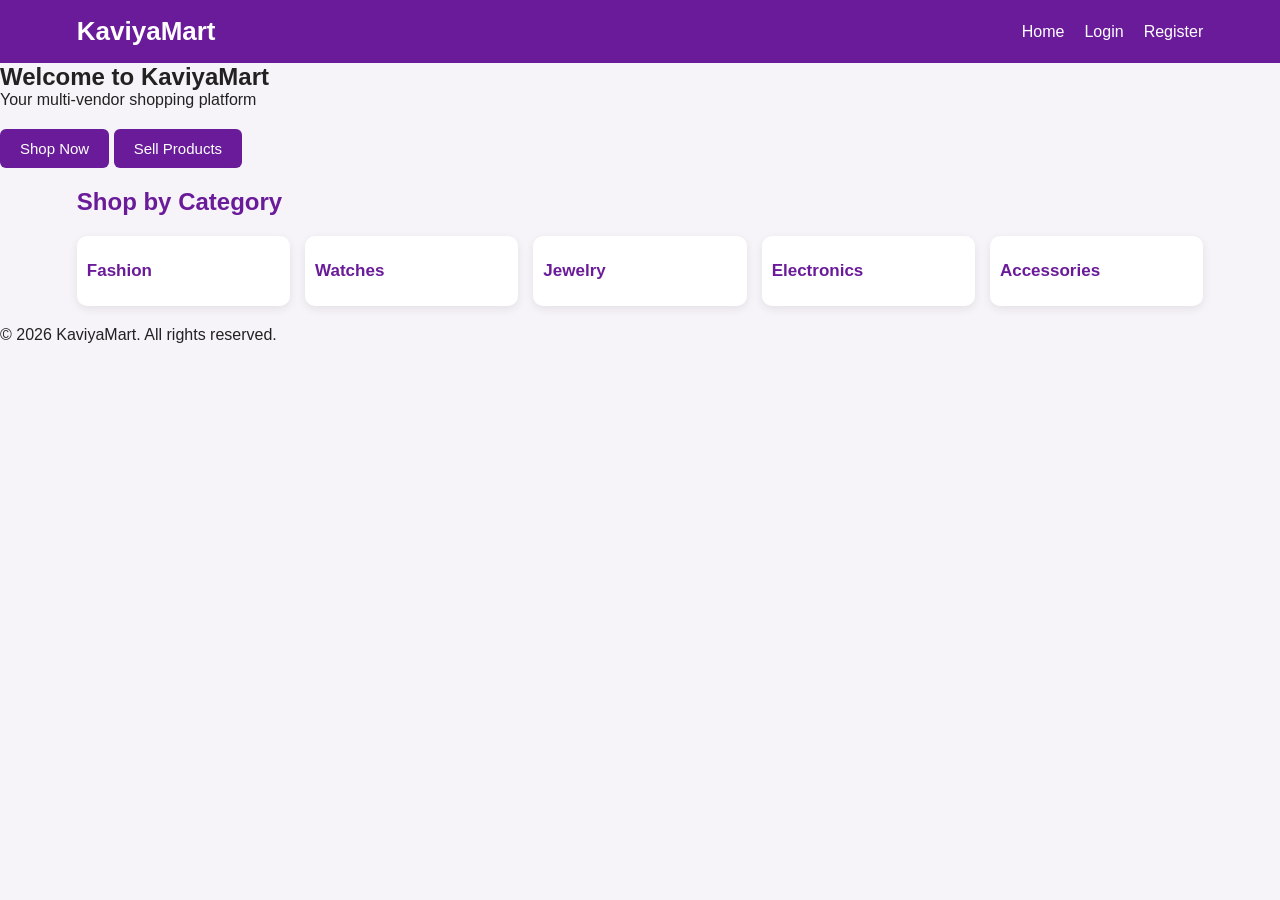
==== frontend/index.html @ d91e5c4a "Add initial KaviyaMart project" ====
<!DOCTYPE html>
<html lang="en">
<head>
    <meta charset="UTF-8">
    <meta name="viewport" content="width=device-width, initial-scale=1.0">
    <title>KaviyaMart</title>
    <link rel="stylesheet" href="style.css">
</head>

<body>

<header class="header">
    <div class="logo">KaviyaMart</div>

    <nav>
        <a href="index.html">Home</a>
        <a href="login.html">Login</a>
        <a href="register.html">Register</a>
    </nav>
</header>

<main>

    <section class="hero">
        <h1>Welcome to KaviyaMart</h1>
        <p>Your multi-vendor shopping platform</p>

        <div class="hero-buttons">
            <a href="buyer.html" class="btn">Shop Now</a>
            <a href="seller.html" class="btn secondary-btn">Sell Products</a>
        </div>
    </section>

    <section class="categories">
        <h2>Shop by Category</h2>

        <div class="category-grid">
            <div class="category-card">Fashion</div>
            <div class="category-card">Watches</div>
            <div class="category-card">Jewelry</div>
            <div class="category-card">Electronics</div>
            <div class="category-card">Accessories</div>
        </div>
    </section>

</main>

<footer>
    <p>© 2026 KaviyaMart. All rights reserved.</p>
</footer>

</body>
</html>
---- frontend/style.css ----
* {
    margin: 0;
    padding: 0;
    box-sizing: border-box;
}

body {
    font-family: Arial, sans-serif;
    background: #f7f4f9;
    color: #222;
}

.header {
    background: #6a1b9a;
    color: white;
    padding: 16px 6%;
    display: flex;
    justify-content: space-between;
    align-items: center;
}

.logo {
    font-size: 26px;
    font-weight: bold;
}

.header nav {
    display: flex;
    gap: 20px;
}

.header a {
    color: white;
    text-decoration: none;
    font-weight: 500;
}

.header a:hover {
    text-decoration: underline;
}

/* ---------- HOME / PAGE HEADING ---------- */

.page-heading {
    text-align: center;
    padding: 50px 20px 30px;
}

.page-heading h1 {
    font-size: 36px;
    color: #6a1b9a;
    margin-bottom: 10px;
}

.page-heading p {
    color: #666;
}


/* ---------- FORMS ---------- */

.form-page {
    min-height: calc(100vh - 70px);
    display: flex;
    justify-content: center;
    align-items: center;
    padding: 40px 20px;
}

.form-container {
    width: 100%;
    max-width: 500px;
    background: white;
    padding: 35px;
    border-radius: 12px;
    box-shadow: 0 5px 20px rgba(0, 0, 0, 0.1);
}

.form-container h1 {
    text-align: center;
    color: #6a1b9a;
    margin-bottom: 25px;
}

.form-container label {
    display: block;
    margin-top: 15px;
    margin-bottom: 6px;
    font-weight: bold;
}

.form-container input,
.form-container select,
.form-container textarea {
    width: 100%;
    padding: 12px;
    border: 1px solid #ccc;
    border-radius: 6px;
    font-size: 15px;
}

.form-container textarea {
    resize: vertical;
}

.form-container p {
    text-align: center;
    margin-top: 20px;
}

.form-container a {
    color: #6a1b9a;
    font-weight: bold;
}


/* ---------- BUTTON ---------- */

.btn {
    display: inline-block;
    margin-top: 20px;
    padding: 11px 20px;
    border: none;
    border-radius: 6px;
    background: #6a1b9a;
    color: white;
    text-decoration: none;
    cursor: pointer;
    font-size: 15px;
}

.btn:hover {
    background: #4a126d;
}

.form-container .btn {
    width: 100%;
}


/* ---------- CATEGORIES ---------- */

.categories {
    padding: 20px 6%;
}

.categories h2 {
    margin-bottom: 20px;
    color: #6a1b9a;
}

.category-grid {
    display: grid;
    grid-template-columns: repeat(5, 1fr);
    gap: 15px;
}

.category-card {
    border: none;
    border-radius: 10px;
    padding: 25px 10px;
    background: white;
    color: #6a1b9a;
    font-size: 17px;
    font-weight: bold;
    cursor: pointer;
    box-shadow: 0 3px 10px rgba(0, 0, 0, 0.08);
}

.category-card:hover {
    background: #ead7f5;
}


/* ---------- PRODUCTS ---------- */

.products-section {
    padding: 35px 6%;
}

.products-section h2 {
    color: #6a1b9a;
    margin-bottom: 20px;
}

.product-grid {
    display: grid;
    grid-template-columns: repeat(4, 1fr);
    gap: 20px;
}

.product-card {
    background: white;
    border-radius: 10px;
    overflow: hidden;
    box-shadow: 0 4px 15px rgba(0, 0, 0, 0.1);
}

.product-image {
    height: 200px;
    background: #eee;
    display: flex;
    justify-content: center;
    align-items: center;
    overflow: hidden;
}

.product-image img {
    width: 100%;
    height: 100%;
    object-fit: cover;
}

.no-image {
    color: #777;
}

.product-info {
    padding: 18px;
}

.product-info h3 {
    margin-bottom: 8px;
}

.category {
    color: #777;
    font-size: 14px;
}

.description {
    margin-top: 8px;
    color: #555;
    font-size: 14px;
}

.price {
    margin-top: 12px;
    font-size: 20px;
    font-weight: bold;
    color: #6a1b9a;
}

.rating {
    margin-top: 8px;
}

.buy-now {
    background: #e65100;
    margin-left: 5px;
}

.buy-now:hover {
    background: #bf4400;
}


/* ---------- SELLER DASHBOARD ---------- */

.dashboard {
    padding: 35px 6%;
}

.dashboard-header {
    margin-bottom: 30px;
}

.dashboard-header h1 {
    color: #6a1b9a;
    margin-bottom: 8px;
}

.dashboard-cards {
    display: grid;
    grid-template-columns: repeat(3, 1fr);
    gap: 20px;
    margin-bottom: 40px;
}

.dashboard-card {
    background: white;
    padding: 25px;
    border-radius: 10px;
    box-shadow: 0 4px 15px rgba(0, 0, 0, 0.1);
}

.dashboard-card h2 {
    color: #6a1b9a;
}

.dashboard-card p {
    font-size: 28px;
    font-weight: bold;
    margin-top: 12px;
}


/* ---------- MOBILE ---------- */

@media (max-width: 900px) {

    .product-grid {
        grid-template-columns: repeat(2, 1fr);
    }

    .category-grid {
        grid-template-columns: repeat(3, 1fr);
    }

    .dashboard-cards {
        grid-template-columns: 1fr;
    }
}

@media (max-width: 600px) {

    .header {
        flex-direction: column;
        gap: 12px;
    }

    .category-grid {
        grid-template-columns: repeat(2, 1fr);
    }

    .product-grid {
        grid-template-columns: 1fr;
    }

    .form-container {
        padding: 25px;
    }
}
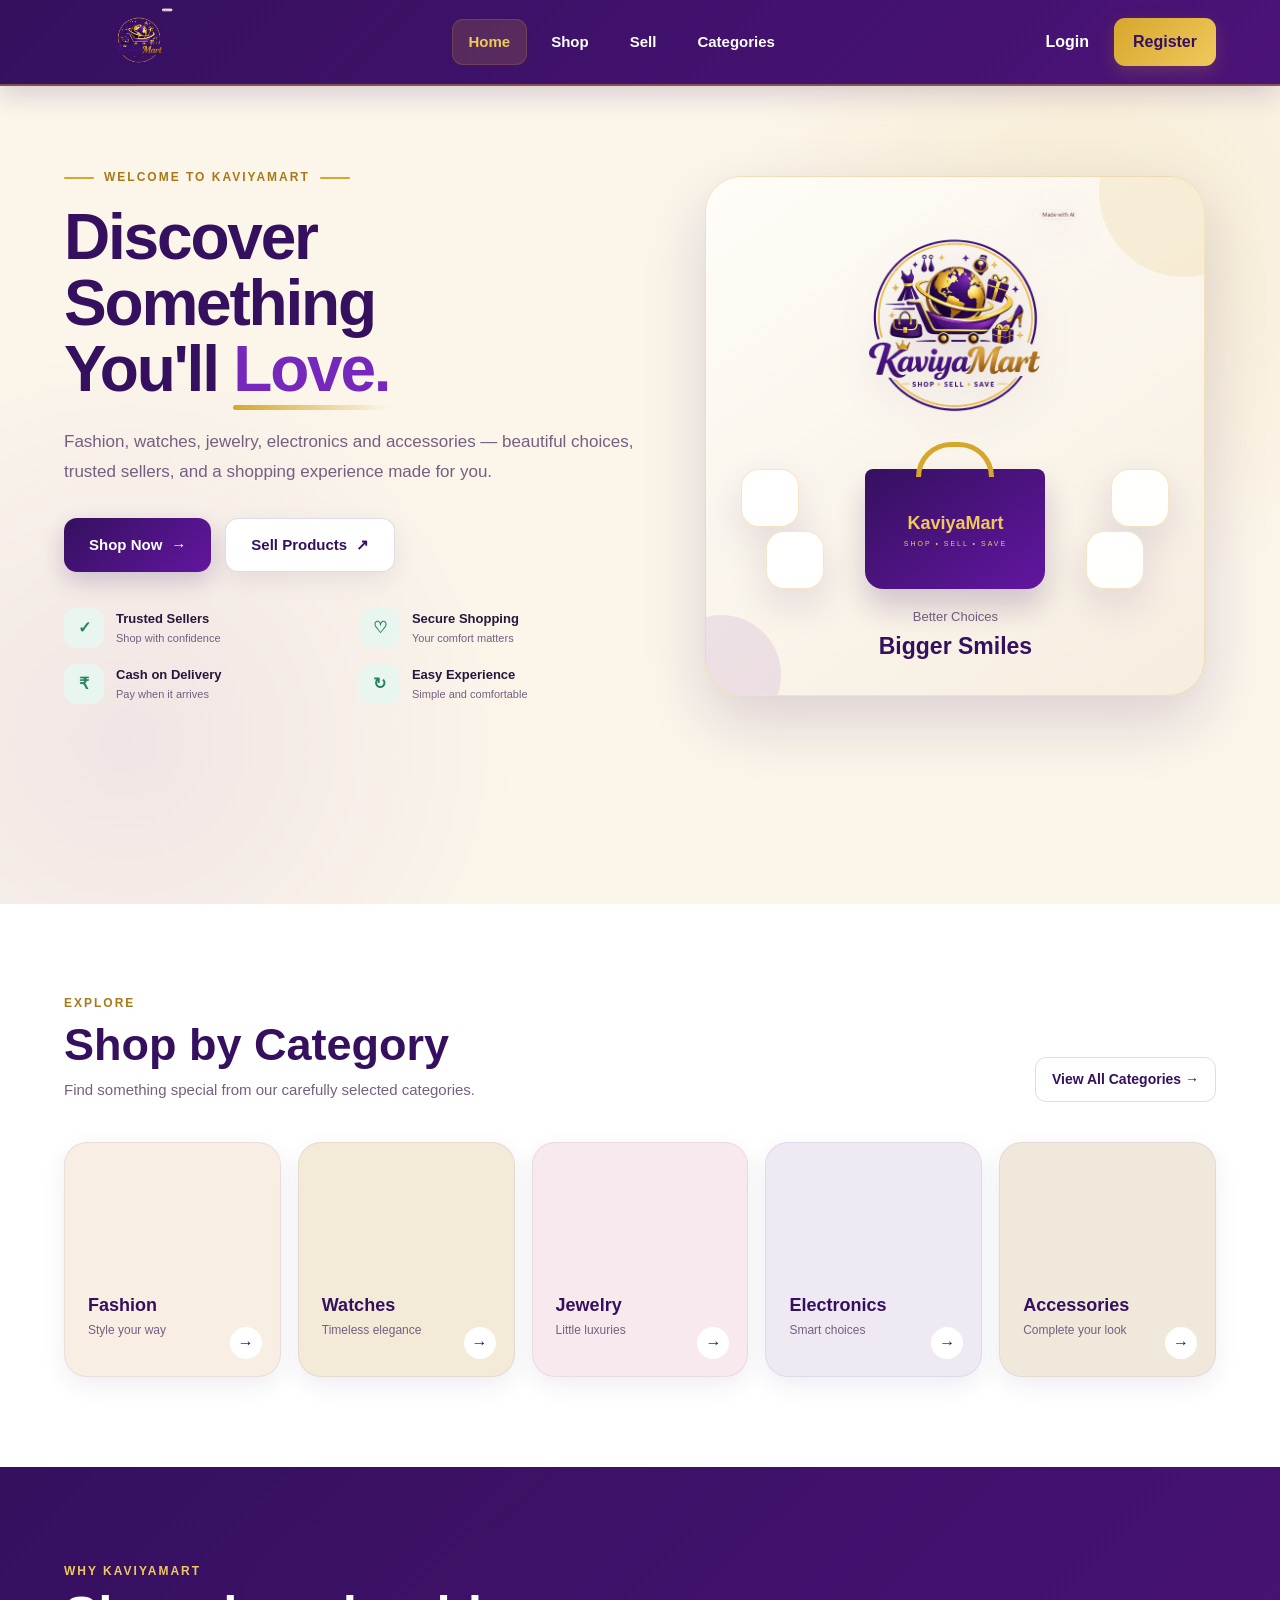
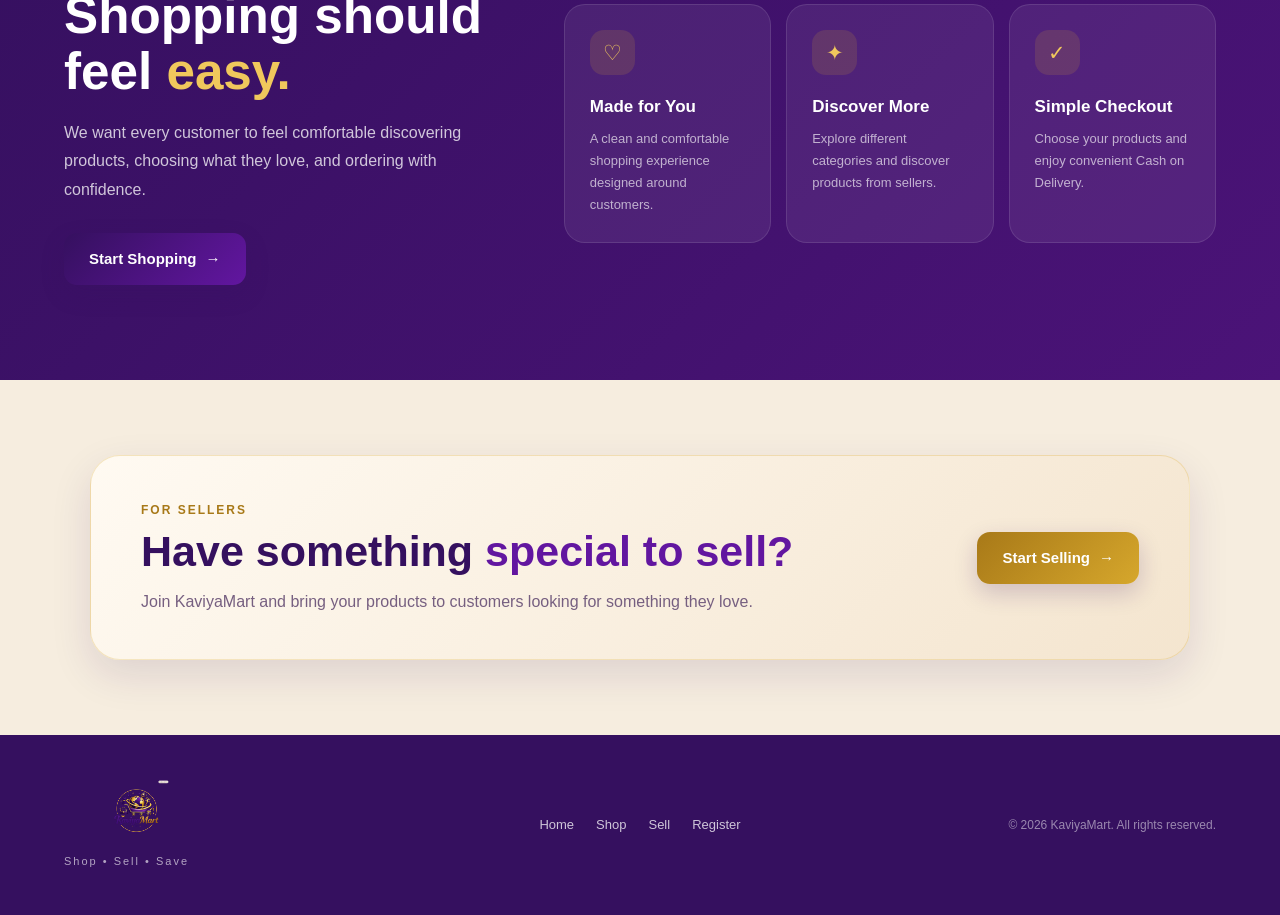
==== commit b505c041: "Added improved buyer module" ====
--- a/frontend/index.html
+++ b/frontend/index.html
@@ -1,53 +1,717 @@
 <!DOCTYPE html>
 <html lang="en">
+
 <head>
     <meta charset="UTF-8">
-    <meta name="viewport" content="width=device-width, initial-scale=1.0">
-    <title>KaviyaMart</title>
-    <link rel="stylesheet" href="style.css">
+
+    <meta
+        name="viewport"
+        content="width=device-width, initial-scale=1.0"
+    >
+
+    <meta
+        name="description"
+        content="KaviyaMart - Shop, sell and discover products from trusted sellers."
+    >
+
+    <title>KaviyaMart | Shop • Sell • Save</title>
+
+    <link
+        rel="stylesheet"
+        href="style.css"
+    >
 </head>
 
+
 <body>
 
-<header class="header">
-    <div class="logo">KaviyaMart</div>
-
-    <nav>
-        <a href="index.html">Home</a>
-        <a href="login.html">Login</a>
-        <a href="register.html">Register</a>
-    </nav>
-</header>
-
-<main>
-
-    <section class="hero">
-        <h1>Welcome to KaviyaMart</h1>
-        <p>Your multi-vendor shopping platform</p>
-
-        <div class="hero-buttons">
-            <a href="buyer.html" class="btn">Shop Now</a>
-            <a href="seller.html" class="btn secondary-btn">Sell Products</a>
+    <!-- =====================================================
+         HEADER
+    ====================================================== -->
+
+    <header class="header">
+
+        <a
+            href="index.html"
+            class="brand-logo"
+            aria-label="KaviyaMart Home"
+        >
+            <img
+                src="kaviyamart-logo.png"
+                alt="KaviyaMart"
+            >
+        </a>
+
+
+        <nav aria-label="Main Navigation">
+
+            <a
+                href="index.html"
+                class="active"
+            >
+                Home
+            </a>
+
+            <a href="login.html?redirect=buyer.html">
+                Shop
+            </a>
+
+            <a href="login.html?redirect=seller.html">
+                Sell
+            </a>
+
+            <a href="#categories">
+                Categories
+            </a>
+
+        </nav>
+
+
+        <div class="header-actions">
+
+            <a
+                href="login.html"
+                class="header-login"
+            >
+                Login
+            </a>
+
+            <a
+                href="register.html"
+                class="header-register"
+            >
+                Register
+            </a>
+
         </div>
-    </section>
-
-    <section class="categories">
-        <h2>Shop by Category</h2>
-
-        <div class="category-grid">
-            <div class="category-card">Fashion</div>
-            <div class="category-card">Watches</div>
-            <div class="category-card">Jewelry</div>
-            <div class="category-card">Electronics</div>
-            <div class="category-card">Accessories</div>
+
+    </header>
+
+
+    <!-- =====================================================
+         HERO SECTION
+    ====================================================== -->
+
+    <main>
+
+        <section class="hero">
+
+            <div class="hero-content">
+
+                <div class="hero-text">
+
+                    <div class="hero-eyebrow">
+                        <span></span>
+                        WELCOME TO KAVIYAMART
+                        <span></span>
+                    </div>
+
+
+                    <h1>
+                        Discover Something
+                        <br>
+                        You'll
+                        <span>Love.</span>
+                    </h1>
+
+
+                    <p>
+                        Fashion, watches, jewelry, electronics
+                        and accessories — beautiful choices,
+                        trusted sellers, and a shopping experience
+                        made for you.
+                    </p>
+
+
+                    <div class="hero-buttons">
+
+                        <a
+                            href="login.html?redirect=buyer.html"
+                            class="btn"
+                        >
+                            Shop Now
+                            <span>→</span>
+                        </a>
+
+
+                        <a
+                            href="login.html?redirect=seller.html"
+                            class="btn secondary-btn"
+                        >
+                            Sell Products
+                            <span>↗</span>
+                        </a>
+
+                    </div>
+
+
+                    <!-- TRUST FEATURES -->
+
+                    <div class="hero-features">
+
+                        <div class="hero-feature">
+
+                            <div class="feature-icon">
+                                ✓
+                            </div>
+
+                            <div>
+                                <strong>
+                                    Trusted Sellers
+                                </strong>
+
+                                <small>
+                                    Shop with confidence
+                                </small>
+                            </div>
+
+                        </div>
+
+
+                        <div class="hero-feature">
+
+                            <div class="feature-icon">
+                                ♡
+                            </div>
+
+                            <div>
+                                <strong>
+                                    Secure Shopping
+                                </strong>
+
+                                <small>
+                                    Your comfort matters
+                                </small>
+                            </div>
+
+                        </div>
+
+
+                        <div class="hero-feature">
+
+                            <div class="feature-icon">
+                                ₹
+                            </div>
+
+                            <div>
+                                <strong>
+                                    Cash on Delivery
+                                </strong>
+
+                                <small>
+                                    Pay when it arrives
+                                </small>
+                            </div>
+
+                        </div>
+
+
+                        <div class="hero-feature">
+
+                            <div class="feature-icon">
+                                ↻
+                            </div>
+
+                            <div>
+                                <strong>
+                                    Easy Experience
+                                </strong>
+
+                                <small>
+                                    Simple and comfortable
+                                </small>
+                            </div>
+
+                        </div>
+
+                    </div>
+
+                </div>
+
+
+                <!-- =================================================
+                     HERO VISUAL
+                ================================================== -->
+
+                <div class="hero-visual">
+
+                    <div class="hero-glow"></div>
+
+
+                    <div class="hero-visual-card">
+
+                        <div class="hero-decor decor-one"></div>
+                        <div class="hero-decor decor-two"></div>
+
+
+                        <div class="hero-brand-mark">
+
+                            <img
+                                src="kaviyamart-logo.png"
+                                alt="KaviyaMart Logo"
+                            >
+
+                        </div>
+
+
+                        <div class="hero-shopping-scene">
+
+                            <div class="shopping-bag">
+
+                                <div class="bag-handle"></div>
+
+                                <div class="bag-logo">
+                                    KaviyaMart
+                                </div>
+
+                                <small>
+                                    SHOP • SELL • SAVE
+                                </small>
+
+                            </div>
+
+
+                            <div class="mini-product product-bag">
+                                
+                            </div>
+
+
+                            <div class="mini-product product-watch">
+                                
+                            </div>
+
+
+                            <div class="mini-product product-gift">
+                                
+                            </div>
+
+
+                            <div class="mini-product product-jewelry">
+                                
+                            </div>
+
+                        </div>
+
+
+                        <div class="hero-quote">
+
+                            <span>
+                                Better Choices
+                            </span>
+
+                            <strong>
+                                Bigger Smiles
+                            </strong>
+
+                        </div>
+
+                    </div>
+
+                </div>
+
+            </div>
+
+        </section>
+
+
+        <!-- =====================================================
+             CATEGORY SECTION
+        ====================================================== -->
+
+        <section
+            class="categories"
+            id="categories"
+        >
+
+            <div class="section-heading-row">
+
+                <div>
+
+                    <div class="section-eyebrow">
+                        EXPLORE
+                    </div>
+
+                    <h2 class="section-title">
+                        Shop by Category
+                    </h2>
+
+                    <p class="section-subtitle">
+                        Find something special from our carefully
+                        selected categories.
+                    </p>
+
+                </div>
+
+
+                <a
+                    href="login.html?redirect=buyer.html"
+                    class="outline-link"
+                >
+                    View All Categories
+                    <span>→</span>
+                </a>
+
+            </div>
+
+
+            <div class="category-grid">
+
+                <!-- Fashion -->
+
+                <a
+                    href="login.html?redirect=buyer.html"
+                    class="category-card category-fashion"
+                >
+
+                    <div class="category-visual">
+                        
+                    </div>
+
+                    <div class="category-content">
+
+                        <h3>
+                            Fashion
+                        </h3>
+
+                        <p>
+                            Style your way
+                        </p>
+
+                        <span class="category-arrow">
+                            →
+                        </span>
+
+                    </div>
+
+                </a>
+
+
+                <!-- Watches -->
+
+                <a
+                    href="login.html?redirect=buyer.html"
+                    class="category-card category-watches"
+                >
+
+                    <div class="category-visual">
+                        
+                    </div>
+
+                    <div class="category-content">
+
+                        <h3>
+                            Watches
+                        </h3>
+
+                        <p>
+                            Timeless elegance
+                        </p>
+
+                        <span class="category-arrow">
+                            →
+                        </span>
+
+                    </div>
+
+                </a>
+
+
+                <!-- Jewelry -->
+
+                <a
+                    href="login.html?redirect=buyer.html"
+                    class="category-card category-jewelry"
+                >
+
+                    <div class="category-visual">
+                        
+                    </div>
+
+                    <div class="category-content">
+
+                        <h3>
+                            Jewelry
+                        </h3>
+
+                        <p>
+                            Little luxuries
+                        </p>
+
+                        <span class="category-arrow">
+                            →
+                        </span>
+
+                    </div>
+
+                </a>
+
+
+                <!-- Electronics -->
+
+                <a
+                    href="login.html?redirect=buyer.html"
+                    class="category-card category-electronics"
+                >
+
+                    <div class="category-visual">
+                        
+                    </div>
+
+                    <div class="category-content">
+
+                        <h3>
+                            Electronics
+                        </h3>
+
+                        <p>
+                            Smart choices
+                        </p>
+
+                        <span class="category-arrow">
+                            →
+                        </span>
+
+                    </div>
+
+                </a>
+
+
+                <!-- Accessories -->
+
+                <a
+                    href="login.html?redirect=buyer.html"
+                    class="category-card category-accessories"
+                >
+
+                    <div class="category-visual">
+                        
+                    </div>
+
+                    <div class="category-content">
+
+                        <h3>
+                            Accessories
+                        </h3>
+
+                        <p>
+                            Complete your look
+                        </p>
+
+                        <span class="category-arrow">
+                            →
+                        </span>
+
+                    </div>
+
+                </a>
+
+            </div>
+
+        </section>
+
+
+        <!-- =====================================================
+             WHY KAVIYAMART
+        ====================================================== -->
+
+        <section class="why-section">
+
+            <div class="why-container">
+
+                <div class="why-content">
+
+                    <div class="section-eyebrow">
+                        WHY KAVIYAMART
+                    </div>
+
+                    <h2>
+                        Shopping should feel
+                        <span>easy.</span>
+                    </h2>
+
+                    <p>
+                        We want every customer to feel comfortable
+                        discovering products, choosing what they love,
+                        and ordering with confidence.
+                    </p>
+
+
+                    <a
+                        href="login.html?redirect=buyer.html"
+                        class="btn"
+                    >
+                        Start Shopping
+                        <span>→</span>
+                    </a>
+
+                </div>
+
+
+                <div class="why-features">
+
+                    <div class="why-card">
+
+                        <div class="why-icon">
+                            ♡
+                        </div>
+
+                        <h3>
+                            Made for You
+                        </h3>
+
+                        <p>
+                            A clean and comfortable shopping
+                            experience designed around customers.
+                        </p>
+
+                    </div>
+
+
+                    <div class="why-card">
+
+                        <div class="why-icon">
+                            ✦
+                        </div>
+
+                        <h3>
+                            Discover More
+                        </h3>
+
+                        <p>
+                            Explore different categories and
+                            discover products from sellers.
+                        </p>
+
+                    </div>
+
+
+                    <div class="why-card">
+
+                        <div class="why-icon">
+                            ✓
+                        </div>
+
+                        <h3>
+                            Simple Checkout
+                        </h3>
+
+                        <p>
+                            Choose your products and enjoy
+                            convenient Cash on Delivery.
+                        </p>
+
+                    </div>
+
+                </div>
+
+            </div>
+
+        </section>
+
+
+        <!-- =====================================================
+             SELLER CTA
+        ====================================================== -->
+
+        <section class="seller-cta">
+
+            <div class="seller-cta-inner">
+
+                <div>
+
+                    <div class="section-eyebrow">
+                        FOR SELLERS
+                    </div>
+
+                    <h2>
+                        Have something
+                        <span>special to sell?</span>
+                    </h2>
+
+                    <p>
+                        Join KaviyaMart and bring your products
+                        to customers looking for something they love.
+                    </p>
+
+                </div>
+
+
+                <a
+                    href="login.html?redirect=seller.html"
+                    class="btn gold-btn"
+                >
+                    Start Selling
+                    <span>→</span>
+                </a>
+
+            </div>
+
+        </section>
+
+    </main>
+
+
+    <!-- =====================================================
+         FOOTER
+    ====================================================== -->
+
+    <footer class="footer">
+
+        <div class="footer-content">
+
+            <div class="footer-brand">
+
+                <img
+                    src="kaviyamart-logo.png"
+                    alt="KaviyaMart"
+                >
+
+                <p>
+                    Shop • Sell • Save
+                </p>
+
+            </div>
+
+
+            <div class="footer-links">
+
+                <a href="index.html">
+                    Home
+                </a>
+
+                <a href="login.html?redirect=buyer.html">
+                    Shop
+                </a>
+
+                <a href="login.html?redirect=seller.html">
+                    Sell
+                </a>
+
+                <a href="register.html">
+                    Register
+                </a>
+
+            </div>
+
+
+            <div class="footer-copy">
+
+                © 2026 KaviyaMart.
+                All rights reserved.
+
+            </div>
+
         </div>
-    </section>
-
-</main>
-
-<footer>
-    <p>© 2026 KaviyaMart. All rights reserved.</p>
-</footer>
+
+    </footer>
+
+
+    <!-- =====================================================
+         JAVASCRIPT
+    ====================================================== -->
+
+    <script src="script.js"></script>
 
 </body>
+
 </html>
--- a/frontend/style.css
+++ b/frontend/style.css
@@ -1,333 +1,2632 @@
+/* =========================================================
+   KAVIYAMART — PREMIUM DESIGN SYSTEM
+   Deep Violet • Warm Beige • Gold • White
+   ========================================================= */
+
+
+/* =========================================================
+   1. COLOR SYSTEM
+   ========================================================= */
+
+:root {
+
+    --violet-deep: #35105f;
+    --violet-main: #4b1378;
+    --violet: #6216a0;
+    --violet-bright: #7628bd;
+
+    --gold: #d6a72c;
+    --gold-light: #f0c85c;
+    --gold-dark: #a87918;
+
+    --beige: #f6eddf;
+    --beige-light: #fbf5ea;
+    --cream: #fffaf2;
+
+    --white: #ffffff;
+
+    --text-dark: #29163b;
+    --text: #472957;
+    --text-soft: #765f80;
+
+    --green: #27855c;
+    --green-soft: #e9f6ef;
+
+    --red: #b93d4d;
+    --red-soft: #fff0f2;
+
+    --pink-soft: #f8e9ee;
+
+    --border:
+        rgba(75, 19, 120, 0.12);
+
+    --shadow-soft:
+        0 8px 25px rgba(53, 16, 95, 0.08);
+
+    --shadow:
+        0 15px 40px rgba(53, 16, 95, 0.12);
+
+    --shadow-large:
+        0 25px 65px rgba(53, 16, 95, 0.16);
+
+    --radius-small: 12px;
+    --radius: 18px;
+    --radius-large: 28px;
+
+    --transition: 0.25s ease;
+}
+
+
+/* =========================================================
+   2. RESET
+   ========================================================= */
+
 * {
     margin: 0;
     padding: 0;
     box-sizing: border-box;
 }
 
+
+html {
+    scroll-behavior: smooth;
+}
+
+
 body {
-    font-family: Arial, sans-serif;
-    background: #f7f4f9;
-    color: #222;
-}
+
+    font-family:
+        "Segoe UI",
+        Arial,
+        sans-serif;
+
+    background: var(--beige-light);
+
+    color: var(--text);
+
+    line-height: 1.6;
+
+    overflow-x: hidden;
+}
+
+
+a {
+    text-decoration: none;
+    color: inherit;
+}
+
+
+button,
+input,
+select,
+textarea {
+    font-family: inherit;
+}
+
+
+img {
+    max-width: 100%;
+}
+
+
+/* =========================================================
+   3. HEADER
+   ========================================================= */
 
 .header {
-    background: #6a1b9a;
-    color: white;
-    padding: 16px 6%;
+
+    min-height: 82px;
+
+    width: 100%;
+
+    padding: 8px 5%;
+
     display: flex;
+
+    align-items: center;
+
     justify-content: space-between;
+
+    gap: 25px;
+
+    background:
+        linear-gradient(
+            135deg,
+            var(--violet-deep),
+            var(--violet-main)
+        );
+
+    border-bottom:
+        2px solid
+        rgba(214, 167, 44, 0.45);
+
+    position: sticky;
+
+    top: 0;
+
+    z-index: 1000;
+
+    box-shadow:
+        0 8px 28px
+        rgba(53, 16, 95, 0.18);
+}
+
+
+/* =========================================================
+   4. BRAND / LOGO
+   ========================================================= */
+
+.logo,
+.brand-logo {
+
+    display: flex;
+
     align-items: center;
-}
-
-.logo {
-    font-size: 26px;
-    font-weight: bold;
-}
+
+    flex-shrink: 0;
+}
+
+
+.logo img,
+.brand-logo img {
+
+    width: 150px;
+
+    height: 68px;
+
+    object-fit: contain;
+
+    display: block;
+
+    transition: var(--transition);
+
+}
+
+
+.logo img:hover,
+.brand-logo img:hover {
+
+    transform: scale(1.04);
+}
+
+
+/* =========================================================
+   FALLBACK TEXT LOGO
+   ========================================================= */
+
+.logo:not(:has(img)) {
+
+    color: var(--gold-light);
+
+    font-size: 24px;
+
+    font-weight: 800;
+
+    letter-spacing: -0.5px;
+}
+
+
+/* =========================================================
+   5. NAVIGATION
+   ========================================================= */
 
 .header nav {
+
     display: flex;
-    gap: 20px;
-}
-
-.header a {
-    color: white;
-    text-decoration: none;
-    font-weight: 500;
-}
-
-.header a:hover {
-    text-decoration: underline;
-}
-
-/* ---------- HOME / PAGE HEADING ---------- */
-
-.page-heading {
+
+    align-items: center;
+
+    gap: 7px;
+
+    flex-wrap: wrap;
+}
+
+
+.header nav a {
+
+    color: var(--white);
+
+    padding:
+        11px 17px;
+
+    border-radius:
+        11px;
+
+    font-size: 15px;
+
+    font-weight: 600;
+
+    transition: var(--transition);
+}
+
+
+.header nav a:hover {
+
+    color: var(--gold-light);
+
+    background:
+        rgba(255, 255, 255, 0.10);
+}
+
+
+.header nav a.active {
+
+    color: var(--gold-light);
+
+    background:
+        rgba(214, 167, 44, 0.17);
+
+    box-shadow:
+        inset 0 0 0 1px
+        rgba(214, 167, 44, 0.18);
+}
+
+
+/* =========================================================
+   6. HEADER BUTTONS
+   ========================================================= */
+
+.header-actions {
+
+    display: flex;
+
+    align-items: center;
+
+    gap: 9px;
+}
+
+
+.header-login {
+
+    color: var(--white);
+
+    font-weight: 600;
+
+    padding: 10px 16px;
+
+    border-radius: 10px;
+}
+
+
+.header-login:hover {
+
+    color: var(--gold-light);
+}
+
+
+.header-register {
+
+    background:
+        linear-gradient(
+            135deg,
+            var(--gold),
+            var(--gold-light)
+        );
+
+    color:
+        var(--violet-deep);
+
+    font-weight: 800;
+
+    padding:
+        11px 19px;
+
+    border-radius: 11px;
+
+    box-shadow:
+        0 6px 18px
+        rgba(214, 167, 44, 0.20);
+
+    transition: var(--transition);
+}
+
+
+.header-register:hover {
+
+    transform: translateY(-2px);
+
+    box-shadow:
+        0 10px 25px
+        rgba(214, 167, 44, 0.30);
+}
+
+
+/* =========================================================
+   7. HERO
+   ========================================================= */
+
+.hero {
+
+    min-height:
+        calc(100vh - 82px);
+
+    padding:
+        75px 5%
+        85px;
+
+    position: relative;
+
+    background:
+
+        radial-gradient(
+            circle at 85% 20%,
+            rgba(214, 167, 44, 0.13),
+            transparent 28%
+        ),
+
+        radial-gradient(
+            circle at 10% 80%,
+            rgba(98, 22, 160, 0.07),
+            transparent 30%
+        ),
+
+        var(--beige-light);
+}
+
+
+.hero-content {
+
+    max-width: 1250px;
+
+    margin: auto;
+
+    display: grid;
+
+    grid-template-columns:
+        1.05fr 0.95fr;
+
+    gap: 55px;
+
+    align-items: center;
+}
+
+
+/* =========================================================
+   8. HERO TEXT
+   ========================================================= */
+
+.hero-text {
+
+    position: relative;
+
+    z-index: 2;
+}
+
+
+.hero-eyebrow {
+
+    display: flex;
+
+    align-items: center;
+
+    gap: 10px;
+
+    color: var(--gold-dark);
+
+    font-size: 12px;
+
+    font-weight: 800;
+
+    letter-spacing: 2px;
+
+    margin-bottom: 18px;
+}
+
+
+.hero-eyebrow span {
+
+    width: 30px;
+
+    height: 2px;
+
+    background: var(--gold);
+
+    border-radius: 10px;
+}
+
+
+.hero-text h1 {
+
+    color: var(--violet-deep);
+
+    font-size:
+        clamp(42px, 5vw, 70px);
+
+    line-height: 1.03;
+
+    letter-spacing: -2.2px;
+
+    font-weight: 800;
+
+    margin-bottom: 24px;
+}
+
+
+.hero-text h1 span {
+
+    color: var(--violet-bright);
+
+    position: relative;
+}
+
+
+.hero-text h1 span::after {
+
+    content: "";
+
+    position: absolute;
+
+    left: 0;
+
+    bottom: -5px;
+
+    width: 100%;
+
+    height: 5px;
+
+    border-radius: 10px;
+
+    background:
+        linear-gradient(
+            90deg,
+            var(--gold),
+            transparent
+        );
+}
+
+
+.hero-text > p {
+
+    max-width: 650px;
+
+    color: var(--text-soft);
+
+    font-size: 17px;
+
+    line-height: 1.8;
+
+    margin-bottom: 30px;
+}
+
+
+/* =========================================================
+   9. BUTTONS
+   ========================================================= */
+
+.btn {
+
+    display: inline-flex;
+
+    align-items: center;
+
+    justify-content: center;
+
+    gap: 9px;
+
+    padding:
+        14px 25px;
+
+    border: none;
+
+    border-radius: 13px;
+
+    cursor: pointer;
+
+    background:
+        linear-gradient(
+            135deg,
+            var(--violet-deep),
+            var(--violet)
+        );
+
+    color: var(--white);
+
+    font-size: 15px;
+
+    font-weight: 700;
+
+    box-shadow:
+        0 9px 23px
+        rgba(53, 16, 95, 0.20);
+
+    transition: var(--transition);
+}
+
+
+.btn:hover {
+
+    transform: translateY(-3px);
+
+    box-shadow:
+        0 14px 30px
+        rgba(53, 16, 95, 0.27);
+}
+
+
+.secondary-btn {
+
+    background:
+        var(--white);
+
+    color:
+        var(--violet-deep);
+
+    border:
+        1px solid
+        rgba(53, 16, 95, 0.15);
+
+    box-shadow:
+        var(--shadow-soft);
+}
+
+
+.secondary-btn:hover {
+
+    color: var(--violet);
+
+    border-color:
+        var(--gold);
+}
+
+
+.gold-btn {
+
+    background:
+        linear-gradient(
+            135deg,
+            var(--gold-dark),
+            var(--gold)
+        );
+
+    color: var(--white);
+}
+
+
+.green-btn {
+
+    background:
+        linear-gradient(
+            135deg,
+            #247451,
+            var(--green)
+        );
+}
+
+
+/* =========================================================
+   10. HERO BUTTON AREA
+   ========================================================= */
+
+.hero-buttons {
+
+    display: flex;
+
+    flex-wrap: wrap;
+
+    gap: 14px;
+
+    margin-bottom: 36px;
+}
+
+
+/* =========================================================
+   11. HERO FEATURES
+   ========================================================= */
+
+.hero-features {
+
+    display: grid;
+
+    grid-template-columns:
+        repeat(2, minmax(0, 1fr));
+
+    gap: 16px;
+
+    max-width: 650px;
+}
+
+
+.hero-feature {
+
+    display: flex;
+
+    align-items: center;
+
+    gap: 12px;
+}
+
+
+.feature-icon {
+
+    width: 40px;
+
+    height: 40px;
+
+    flex-shrink: 0;
+
+    border-radius: 12px;
+
+    display: flex;
+
+    align-items: center;
+
+    justify-content: center;
+
+    background:
+        var(--green-soft);
+
+    color:
+        var(--green);
+
+    font-weight: 800;
+}
+
+
+.hero-feature strong {
+
+    display: block;
+
+    color: var(--text-dark);
+
+    font-size: 13px;
+}
+
+
+.hero-feature small {
+
+    display: block;
+
+    color: var(--text-soft);
+
+    font-size: 11px;
+}
+
+
+/* =========================================================
+   12. HERO VISUAL
+   ========================================================= */
+
+.hero-visual {
+
+    min-height: 550px;
+
+    display: flex;
+
+    align-items: center;
+
+    justify-content: center;
+
+    position: relative;
+}
+
+
+.hero-glow {
+
+    position: absolute;
+
+    width: 450px;
+
+    height: 450px;
+
+    border-radius: 50%;
+
+    background:
+        radial-gradient(
+            circle,
+            rgba(98, 22, 160, 0.14),
+            rgba(214, 167, 44, 0.09),
+            transparent 70%
+        );
+}
+
+
+.hero-visual-card {
+
+    width: min(100%, 500px);
+
+    min-height: 510px;
+
+    padding: 30px;
+
+    border-radius: 36px;
+
+    background:
+        linear-gradient(
+            145deg,
+            #fffdf8,
+            var(--beige)
+        );
+
+    border:
+        1px solid
+        rgba(214, 167, 44, 0.28);
+
+    box-shadow:
+        var(--shadow-large);
+
+    display: flex;
+
+    flex-direction: column;
+
+    align-items: center;
+
+    justify-content: center;
+
+    position: relative;
+
+    overflow: hidden;
+}
+
+
+/* =========================================================
+   13. HERO LOGO
+   ========================================================= */
+
+.hero-brand-mark {
+
+    width: 250px;
+
+    height: 250px;
+
+    display: flex;
+
+    align-items: center;
+
+    justify-content: center;
+
+    position: relative;
+
+    z-index: 2;
+
+    margin-bottom: 12px;
+}
+
+
+.hero-brand-mark img {
+
+    width: 100%;
+
+    height: 100%;
+
+    object-fit: contain;
+
+    filter:
+        drop-shadow(
+            0 12px 20px
+            rgba(53, 16, 95, 0.12)
+        );
+}
+
+
+/* =========================================================
+   14. HERO DECORATIONS
+   ========================================================= */
+
+.hero-decor {
+
+    position: absolute;
+
+    border-radius: 50%;
+
+    pointer-events: none;
+}
+
+
+.decor-one {
+
+    width: 170px;
+
+    height: 170px;
+
+    top: -70px;
+
+    right: -65px;
+
+    background:
+        rgba(214, 167, 44, 0.12);
+}
+
+
+.decor-two {
+
+    width: 120px;
+
+    height: 120px;
+
+    bottom: -40px;
+
+    left: -45px;
+
+    background:
+        rgba(98, 22, 160, 0.09);
+}
+
+
+/* =========================================================
+   15. SHOPPING BAG
+   ========================================================= */
+
+.hero-shopping-scene {
+
+    width: 100%;
+
+    min-height: 115px;
+
+    display: flex;
+
+    justify-content: center;
+
+    align-items: center;
+
+    position: relative;
+}
+
+
+.shopping-bag {
+
+    width: 180px;
+
+    height: 120px;
+
+    border-radius:
+        8px 8px 18px 18px;
+
+    background:
+        linear-gradient(
+            145deg,
+            var(--violet-deep),
+            var(--violet)
+        );
+
+    display: flex;
+
+    flex-direction: column;
+
+    align-items: center;
+
+    justify-content: center;
+
+    color: var(--gold-light);
+
+    box-shadow:
+        0 18px 30px
+        rgba(53, 16, 95, 0.20);
+
+    position: relative;
+}
+
+
+.bag-handle {
+
+    width: 78px;
+
+    height: 35px;
+
+    position: absolute;
+
+    top: -27px;
+
+    border:
+        5px solid
+        var(--gold);
+
+    border-bottom: none;
+
+    border-radius:
+        50px 50px 0 0;
+}
+
+
+.bag-logo {
+
+    font-size: 18px;
+
+    font-weight: 800;
+}
+
+
+.shopping-bag small {
+
+    font-size: 7px;
+
+    letter-spacing: 2px;
+}
+
+
+/* =========================================================
+   16. FLOATING PRODUCTS
+   ========================================================= */
+
+.mini-product {
+
+    width: 58px;
+
+    height: 58px;
+
+    border-radius: 18px;
+
+    display: flex;
+
+    align-items: center;
+
+    justify-content: center;
+
+    position: absolute;
+
+    background:
+        rgba(255,255,255,0.96);
+
+    border:
+        1px solid
+        rgba(214, 167, 44, 0.28);
+
+    box-shadow:
+        var(--shadow);
+
+    font-size: 27px;
+}
+
+
+.product-bag {
+
+    left: 5px;
+
+    top: 0;
+}
+
+
+.product-watch {
+
+    right: 5px;
+
+    top: 0;
+}
+
+
+.product-gift {
+
+    left: 30px;
+
+    bottom: 0;
+}
+
+
+.product-jewelry {
+
+    right: 30px;
+
+    bottom: 0;
+}
+
+
+/* =========================================================
+   17. HERO QUOTE
+   ========================================================= */
+
+.hero-quote {
+
     text-align: center;
-    padding: 50px 20px 30px;
-}
-
-.page-heading h1 {
-    font-size: 36px;
-    color: #6a1b9a;
-    margin-bottom: 10px;
-}
-
-.page-heading p {
-    color: #666;
-}
-
-
-/* ---------- FORMS ---------- */
+
+    margin-top: 18px;
+}
+
+
+.hero-quote span {
+
+    display: block;
+
+    color: var(--text-soft);
+
+    font-size: 13px;
+}
+
+
+.hero-quote strong {
+
+    display: block;
+
+    color: var(--violet-deep);
+
+    font-size: 23px;
+}
+
+
+/* =========================================================
+   18. CATEGORIES
+   ========================================================= */
+
+.categories {
+
+    padding:
+        90px 5%;
+
+    background:
+        var(--white);
+}
+
+
+.section-heading-row {
+
+    max-width: 1250px;
+
+    margin:
+        0 auto 40px;
+
+    display: flex;
+
+    align-items: flex-end;
+
+    justify-content: space-between;
+
+    gap: 30px;
+}
+
+
+.section-eyebrow {
+
+    color: var(--gold-dark);
+
+    font-size: 12px;
+
+    font-weight: 800;
+
+    letter-spacing: 2px;
+
+    margin-bottom: 7px;
+}
+
+
+.section-title {
+
+    color: var(--violet-deep);
+
+    font-size:
+        clamp(30px, 4vw, 45px);
+
+    line-height: 1.1;
+
+    margin-bottom: 8px;
+}
+
+
+.section-subtitle {
+
+    color: var(--text-soft);
+
+    font-size: 15px;
+}
+
+
+.outline-link {
+
+    padding:
+        10px 16px;
+
+    border:
+        1px solid
+        rgba(53, 16, 95, 0.15);
+
+    border-radius: 11px;
+
+    color: var(--violet-deep);
+
+    font-size: 14px;
+
+    font-weight: 700;
+
+    transition: var(--transition);
+}
+
+
+.outline-link:hover {
+
+    color: var(--violet);
+
+    border-color: var(--gold);
+}
+
+
+/* =========================================================
+   19. CATEGORY GRID
+   ========================================================= */
+
+.category-grid {
+
+    max-width: 1250px;
+
+    margin: auto;
+
+    display: grid;
+
+    grid-template-columns:
+        repeat(5, 1fr);
+
+    gap: 17px;
+}
+
+
+.category-card {
+
+    min-height: 235px;
+
+    padding: 23px;
+
+    border-radius: 23px;
+
+    position: relative;
+
+    overflow: hidden;
+
+    border:
+        1px solid
+        rgba(53, 16, 95, 0.07);
+
+    box-shadow:
+        var(--shadow-soft);
+
+    transition: var(--transition);
+}
+
+
+.category-card:hover {
+
+    transform: translateY(-7px);
+
+    box-shadow:
+        var(--shadow);
+}
+
+
+.category-visual {
+
+    height: 125px;
+
+    display: flex;
+
+    align-items: center;
+
+    justify-content: center;
+
+    font-size: 65px;
+
+    transition: var(--transition);
+}
+
+
+.category-card:hover .category-visual {
+
+    transform: scale(1.08);
+}
+
+
+.category-content h3 {
+
+    color: var(--violet-deep);
+
+    font-size: 18px;
+
+    margin-bottom: 2px;
+}
+
+
+.category-content p {
+
+    color: var(--text-soft);
+
+    font-size: 12px;
+}
+
+
+.category-arrow {
+
+    width: 32px;
+
+    height: 32px;
+
+    position: absolute;
+
+    right: 18px;
+
+    bottom: 17px;
+
+    display: flex;
+
+    align-items: center;
+
+    justify-content: center;
+
+    border-radius: 50%;
+
+    background:
+        var(--white);
+
+    color: var(--violet-deep);
+
+    font-weight: 800;
+}
+
+
+.category-fashion {
+
+    background:
+        #f8eee4;
+}
+
+
+.category-watches {
+
+    background:
+        #f3ead8;
+}
+
+
+.category-jewelry {
+
+    background:
+        var(--pink-soft);
+}
+
+
+.category-electronics {
+
+    background:
+        #eee9f3;
+}
+
+
+.category-accessories {
+
+    background:
+        #f0e9db;
+}
+
+
+/* =========================================================
+   20. WHY KAVIYAMART
+   ========================================================= */
+
+.why-section {
+
+    padding:
+        95px 5%;
+
+    background:
+        linear-gradient(
+            135deg,
+            var(--violet-deep),
+            var(--violet-main)
+        );
+
+    color:
+        var(--white);
+}
+
+
+.why-container {
+
+    max-width: 1250px;
+
+    margin: auto;
+
+    display: grid;
+
+    grid-template-columns:
+        0.8fr 1.2fr;
+
+    gap: 65px;
+
+    align-items: center;
+}
+
+
+.why-content .section-eyebrow {
+
+    color:
+        var(--gold-light);
+}
+
+
+.why-content h2 {
+
+    font-size:
+        clamp(34px, 4vw, 52px);
+
+    line-height: 1.1;
+
+    margin-bottom: 18px;
+}
+
+
+.why-content h2 span {
+
+    color:
+        var(--gold-light);
+}
+
+
+.why-content > p {
+
+    max-width: 510px;
+
+    color:
+        rgba(255,255,255,0.76);
+
+    line-height: 1.8;
+
+    margin-bottom: 28px;
+}
+
+
+.why-features {
+
+    display: grid;
+
+    grid-template-columns:
+        repeat(3, 1fr);
+
+    gap: 15px;
+}
+
+
+.why-card {
+
+    padding: 25px;
+
+    border-radius: 21px;
+
+    background:
+        rgba(255,255,255,0.07);
+
+    border:
+        1px solid
+        rgba(255,255,255,0.11);
+
+    transition: var(--transition);
+}
+
+
+.why-card:hover {
+
+    transform: translateY(-5px);
+
+    background:
+        rgba(255,255,255,0.12);
+}
+
+
+.why-icon {
+
+    width: 45px;
+
+    height: 45px;
+
+    border-radius: 14px;
+
+    display: flex;
+
+    align-items: center;
+
+    justify-content: center;
+
+    background:
+        rgba(214,167,44,0.15);
+
+    color:
+        var(--gold-light);
+
+    font-size: 21px;
+
+    margin-bottom: 18px;
+}
+
+
+.why-card h3 {
+
+    font-size: 17px;
+
+    margin-bottom: 8px;
+}
+
+
+.why-card p {
+
+    color:
+        rgba(255,255,255,0.65);
+
+    font-size: 13px;
+
+    line-height: 1.7;
+}
+
+
+/* =========================================================
+   21. SELLER CTA
+   ========================================================= */
+
+.seller-cta {
+
+    padding:
+        75px 5%;
+
+    background:
+        var(--beige);
+}
+
+
+.seller-cta-inner {
+
+    max-width: 1100px;
+
+    margin: auto;
+
+    padding:
+        45px 50px;
+
+    border-radius: 30px;
+
+    background:
+        linear-gradient(
+            135deg,
+            var(--cream),
+            #f4e5cf
+        );
+
+    border:
+        1px solid
+        rgba(214,167,44,0.25);
+
+    box-shadow:
+        var(--shadow);
+
+    display: flex;
+
+    align-items: center;
+
+    justify-content: space-between;
+
+    gap: 35px;
+}
+
+
+.seller-cta h2 {
+
+    color:
+        var(--violet-deep);
+
+    font-size:
+        clamp(28px,4vw,43px);
+
+    line-height: 1.15;
+
+    margin-bottom: 12px;
+}
+
+
+.seller-cta h2 span {
+
+    color:
+        var(--violet);
+}
+
+
+.seller-cta p {
+
+    max-width: 620px;
+
+    color:
+        var(--text-soft);
+}
+
+
+/* =========================================================
+   22. FOOTER
+   ========================================================= */
+
+.footer {
+
+    background:
+        var(--violet-deep);
+
+    color:
+        var(--white);
+
+    padding:
+        45px 5%;
+}
+
+
+.footer-content {
+
+    max-width: 1250px;
+
+    margin: auto;
+
+    display: grid;
+
+    grid-template-columns:
+        1fr auto 1fr;
+
+    gap: 30px;
+
+    align-items: center;
+}
+
+
+.footer-brand img {
+
+    width: 145px;
+
+    height: 65px;
+
+    object-fit: contain;
+}
+
+
+.footer-brand p {
+
+    color:
+        rgba(255,255,255,0.62);
+
+    font-size: 11px;
+
+    letter-spacing: 2px;
+}
+
+
+.footer-links {
+
+    display: flex;
+
+    justify-content: center;
+
+    flex-wrap: wrap;
+
+    gap: 22px;
+}
+
+
+.footer-links a {
+
+    color:
+        rgba(255,255,255,0.76);
+
+    font-size: 13px;
+
+    transition: var(--transition);
+}
+
+
+.footer-links a:hover {
+
+    color:
+        var(--gold-light);
+}
+
+
+.footer-copy {
+
+    color:
+        rgba(255,255,255,0.50);
+
+    font-size: 12px;
+
+    text-align: right;
+}
+
+
+/* =========================================================
+   23. FORM PAGE
+   ========================================================= */
 
 .form-page {
-    min-height: calc(100vh - 70px);
+
+    min-height:
+        calc(100vh - 82px);
+
+    padding:
+        60px 20px;
+
     display: flex;
+
+    align-items: center;
+
     justify-content: center;
-    align-items: center;
-    padding: 40px 20px;
-}
+
+    background:
+
+        radial-gradient(
+            circle at top right,
+            rgba(214,167,44,0.11),
+            transparent 30%
+        ),
+
+        var(--beige-light);
+}
+
 
 .form-container {
-    width: 100%;
-    max-width: 500px;
-    background: white;
-    padding: 35px;
-    border-radius: 12px;
-    box-shadow: 0 5px 20px rgba(0, 0, 0, 0.1);
-}
+
+    width:
+        min(100%, 480px);
+
+    padding:
+        38px;
+
+    border-radius:
+        27px;
+
+    background:
+        var(--white);
+
+    border:
+        1px solid
+        var(--border);
+
+    box-shadow:
+        var(--shadow);
+}
+
 
 .form-container h1 {
-    text-align: center;
-    color: #6a1b9a;
-    margin-bottom: 25px;
-}
+
+    color:
+        var(--violet-deep);
+
+    font-size: 32px;
+
+    margin-bottom: 24px;
+}
+
 
 .form-container label {
+
     display: block;
-    margin-top: 15px;
-    margin-bottom: 6px;
-    font-weight: bold;
-}
+
+    color:
+        var(--text-dark);
+
+    font-size: 13px;
+
+    font-weight: 700;
+
+    margin:
+        16px 0 7px;
+}
+
 
 .form-container input,
 .form-container select,
 .form-container textarea {
+
     width: 100%;
-    padding: 12px;
-    border: 1px solid #ccc;
-    border-radius: 6px;
-    font-size: 15px;
-}
-
-.form-container textarea {
-    resize: vertical;
-}
+
+    padding:
+        13px 15px;
+
+    border:
+        1px solid
+        rgba(53,16,95,0.15);
+
+    border-radius:
+        11px;
+
+    outline: none;
+
+    background:
+        var(--cream);
+
+    color:
+        var(--text-dark);
+
+    transition:
+        var(--transition);
+}
+
+
+.form-container input:focus,
+.form-container select:focus,
+.form-container textarea:focus {
+
+    border-color:
+        var(--violet);
+
+    box-shadow:
+        0 0 0 4px
+        rgba(98,22,160,0.08);
+}
+
+
+.form-container .btn {
+
+    width: 100%;
+
+    margin-top: 22px;
+}
+
 
 .form-container p {
+
+    color:
+        var(--text-soft);
+
+    font-size: 13px;
+
+    margin-top: 20px;
+
     text-align: center;
-    margin-top: 20px;
-}
-
-.form-container a {
-    color: #6a1b9a;
-    font-weight: bold;
-}
-
-
-/* ---------- BUTTON ---------- */
-
-.btn {
-    display: inline-block;
-    margin-top: 20px;
-    padding: 11px 20px;
-    border: none;
-    border-radius: 6px;
-    background: #6a1b9a;
-    color: white;
-    text-decoration: none;
-    cursor: pointer;
-    font-size: 15px;
-}
-
-.btn:hover {
-    background: #4a126d;
-}
-
-.form-container .btn {
+}
+
+
+.form-container p a {
+
+    color:
+        var(--violet);
+
+    font-weight: 700;
+}
+
+
+/* =========================================================
+   24. IMAGE UPLOAD
+   ========================================================= */
+
+.image-help {
+
+    color:
+        var(--text-soft);
+
+    font-size: 12px;
+
+    margin-top: 7px;
+}
+
+
+#imagePreview {
+
+    padding: 15px;
+
+    margin-top: 15px;
+
+    border-radius: 18px;
+
+    background:
+        var(--beige);
+
+    border:
+        1px dashed
+        rgba(53,16,95,0.20);
+}
+
+
+#previewImage {
+
+    margin:
+        10px auto 0;
+
+    border-radius: 12px;
+
+    object-fit: contain;
+}
+
+
+/* =========================================================
+   25. PRODUCT GRID
+   ========================================================= */
+
+.product-grid {
+
+    display: grid;
+
+    grid-template-columns:
+        repeat(4, minmax(0, 1fr));
+
+    gap: 20px;
+}
+
+
+.product-card {
+
+    background:
+        var(--white);
+
+    border:
+        1px solid
+        var(--border);
+
+    border-radius:
+        20px;
+
+    overflow: hidden;
+
+    box-shadow:
+        var(--shadow-soft);
+
+    transition:
+        var(--transition);
+}
+
+
+.product-card:hover {
+
+    transform:
+        translateY(-5px);
+
+    box-shadow:
+        var(--shadow);
+}
+
+
+.product-card img {
+
     width: 100%;
-}
-
-
-/* ---------- CATEGORIES ---------- */
-
-.categories {
-    padding: 20px 6%;
-}
-
-.categories h2 {
-    margin-bottom: 20px;
-    color: #6a1b9a;
-}
-
-.category-grid {
-    display: grid;
-    grid-template-columns: repeat(5, 1fr);
-    gap: 15px;
-}
-
-.category-card {
-    border: none;
-    border-radius: 10px;
-    padding: 25px 10px;
-    background: white;
-    color: #6a1b9a;
+
+    height: 220px;
+
+    object-fit: cover;
+
+    background:
+        var(--beige);
+}
+
+
+.product-card-content {
+
+    padding: 18px;
+}
+
+
+.product-card h3 {
+
+    color:
+        var(--violet-deep);
+
     font-size: 17px;
-    font-weight: bold;
-    cursor: pointer;
-    box-shadow: 0 3px 10px rgba(0, 0, 0, 0.08);
-}
-
-.category-card:hover {
-    background: #ead7f5;
-}
-
-
-/* ---------- PRODUCTS ---------- */
-
-.products-section {
-    padding: 35px 6%;
-}
-
-.products-section h2 {
-    color: #6a1b9a;
-    margin-bottom: 20px;
-}
-
-.product-grid {
-    display: grid;
-    grid-template-columns: repeat(4, 1fr);
-    gap: 20px;
-}
-
-.product-card {
-    background: white;
-    border-radius: 10px;
-    overflow: hidden;
-    box-shadow: 0 4px 15px rgba(0, 0, 0, 0.1);
-}
-
-.product-image {
-    height: 200px;
-    background: #eee;
-    display: flex;
-    justify-content: center;
-    align-items: center;
-    overflow: hidden;
-}
-
-.product-image img {
-    width: 100%;
-    height: 100%;
-    object-fit: cover;
-}
-
-.no-image {
-    color: #777;
-}
-
-.product-info {
-    padding: 18px;
-}
-
-.product-info h3 {
-    margin-bottom: 8px;
-}
-
-.category {
-    color: #777;
-    font-size: 14px;
-}
-
-.description {
-    margin-top: 8px;
-    color: #555;
-    font-size: 14px;
-}
-
-.price {
-    margin-top: 12px;
-    font-size: 20px;
-    font-weight: bold;
-    color: #6a1b9a;
-}
-
-.rating {
-    margin-top: 8px;
-}
-
-.buy-now {
-    background: #e65100;
-    margin-left: 5px;
-}
-
-.buy-now:hover {
-    background: #bf4400;
-}
-
-
-/* ---------- SELLER DASHBOARD ---------- */
-
-.dashboard {
-    padding: 35px 6%;
-}
-
-.dashboard-header {
-    margin-bottom: 30px;
-}
-
-.dashboard-header h1 {
-    color: #6a1b9a;
-    margin-bottom: 8px;
-}
-
-.dashboard-cards {
-    display: grid;
-    grid-template-columns: repeat(3, 1fr);
-    gap: 20px;
-    margin-bottom: 40px;
-}
-
-.dashboard-card {
-    background: white;
-    padding: 25px;
-    border-radius: 10px;
-    box-shadow: 0 4px 15px rgba(0, 0, 0, 0.1);
-}
-
-.dashboard-card h2 {
-    color: #6a1b9a;
-}
-
-.dashboard-card p {
-    font-size: 28px;
-    font-weight: bold;
-    margin-top: 12px;
-}
-
-
-/* ---------- MOBILE ---------- */
-
-@media (max-width: 900px) {
+
+    margin-bottom: 6px;
+}
+
+
+.product-card p {
+
+    color:
+        var(--text-soft);
+
+    font-size: 13px;
+}
+
+
+.product-price {
+
+    color:
+        var(--violet);
+
+    font-size: 21px;
+
+    font-weight: 800;
+
+    margin:
+        10px 0;
+}
+
+
+/* =========================================================
+   26. CART
+   ========================================================= */
+
+.cart-panel {
+
+    background:
+        var(--white);
+
+    border-radius:
+        24px;
+
+    box-shadow:
+        var(--shadow-large);
+
+    border:
+        1px solid
+        var(--border);
+}
+
+
+.cart-item {
+
+    padding:
+        15px 0;
+
+    border-bottom:
+        1px solid
+        rgba(53,16,95,0.08);
+}
+
+
+.cart-total {
+
+    color:
+        var(--violet-deep);
+
+    font-size:
+        20px;
+
+    font-weight:
+        800;
+}
+
+
+/* =========================================================
+   27. DASHBOARD
+   ========================================================= */
+
+.dashboard-page {
+
+    min-height:
+        calc(100vh - 82px);
+
+    padding:
+        55px 5%;
+
+    background:
+        var(--beige-light);
+}
+
+
+.dashboard-container {
+
+    max-width:
+        1250px;
+
+    margin:
+        auto;
+}
+
+
+.dashboard-title {
+
+    color:
+        var(--violet-deep);
+
+    font-size:
+        clamp(30px,4vw,45px);
+
+    margin-bottom:
+        8px;
+}
+
+
+.dashboard-subtitle {
+
+    color:
+        var(--text-soft);
+
+    margin-bottom:
+        30px;
+}
+
+
+/* =========================================================
+   28. STAT CARDS
+   ========================================================= */
+
+.stats-grid {
+
+    display:
+        grid;
+
+    grid-template-columns:
+        repeat(3,1fr);
+
+    gap:
+        18px;
+
+    margin-bottom:
+        35px;
+}
+
+
+.stat-card {
+
+    padding:
+        25px;
+
+    border-radius:
+        20px;
+
+    background:
+        var(--white);
+
+    border:
+        1px solid
+        var(--border);
+
+    box-shadow:
+        var(--shadow-soft);
+}
+
+
+.stat-card h3 {
+
+    color:
+        var(--text-soft);
+
+    font-size:
+        13px;
+
+    margin-bottom:
+        8px;
+}
+
+
+.stat-card strong {
+
+    color:
+        var(--violet-deep);
+
+    font-size:
+        30px;
+}
+
+
+/* =========================================================
+   29. SEARCH
+   ========================================================= */
+
+.search-box {
+
+    width:
+        100%;
+
+    max-width:
+        550px;
+
+    padding:
+        14px 17px;
+
+    border:
+        1px solid
+        rgba(53,16,95,0.14);
+
+    border-radius:
+        13px;
+
+    background:
+        var(--white);
+
+    color:
+        var(--text-dark);
+
+    outline:
+        none;
+}
+
+
+.search-box:focus {
+
+    border-color:
+        var(--violet);
+
+    box-shadow:
+        0 0 0 4px
+        rgba(98,22,160,0.07);
+}
+
+
+/* =========================================================
+   30. CATEGORY FILTER
+   ========================================================= */
+
+.category-filter {
+
+    display:
+        flex;
+
+    gap:
+        9px;
+
+    flex-wrap:
+        wrap;
+
+    margin:
+        22px 0 30px;
+}
+
+
+.category-filter button {
+
+    padding:
+        9px 15px;
+
+    border:
+        1px solid
+        rgba(53,16,95,0.13);
+
+    border-radius:
+        10px;
+
+    background:
+        var(--white);
+
+    color:
+        var(--violet-deep);
+
+    cursor:
+        pointer;
+
+    font-weight:
+        600;
+
+    transition:
+        var(--transition);
+}
+
+
+.category-filter button:hover,
+.category-filter button.active {
+
+    background:
+        var(--violet-deep);
+
+    color:
+        var(--white);
+
+    border-color:
+        var(--violet-deep);
+}
+
+
+/* =========================================================
+   31. STATUS COLORS
+   ========================================================= */
+
+.success-message {
+
+    color:
+        var(--green);
+
+    background:
+        var(--green-soft);
+
+    padding:
+        12px 15px;
+
+    border-radius:
+        11px;
+}
+
+
+.error-message {
+
+    color:
+        var(--red);
+
+    background:
+        var(--red-soft);
+
+    padding:
+        12px 15px;
+
+    border-radius:
+        11px;
+}
+
+
+/* =========================================================
+   32. RESPONSIVE — TABLET
+   ========================================================= */
+
+@media (max-width: 1100px) {
+
+    .hero-content {
+
+        grid-template-columns:
+            1fr;
+
+    }
+
+
+    .hero-text {
+
+        text-align:
+            center;
+    }
+
+
+    .hero-eyebrow {
+
+        justify-content:
+            center;
+    }
+
+
+    .hero-text > p {
+
+        margin-left:
+            auto;
+
+        margin-right:
+            auto;
+    }
+
+
+    .hero-buttons {
+
+        justify-content:
+            center;
+    }
+
+
+    .hero-features {
+
+        margin:
+            auto;
+    }
+
+
+    .category-grid {
+
+        grid-template-columns:
+            repeat(3,1fr);
+    }
+
+
+    .why-container {
+
+        grid-template-columns:
+            1fr;
+    }
+
 
     .product-grid {
-        grid-template-columns: repeat(2, 1fr);
-    }
+
+        grid-template-columns:
+            repeat(3,1fr);
+    }
+}
+
+
+/* =========================================================
+   33. RESPONSIVE — MOBILE
+   ========================================================= */
+
+@media (max-width: 850px) {
+
+    .header {
+
+        flex-wrap:
+            wrap;
+
+        justify-content:
+            center;
+
+        padding:
+            10px 3%;
+    }
+
+
+    .header nav {
+
+        order:
+            3;
+
+        width:
+            100%;
+
+        justify-content:
+            center;
+
+        overflow-x:
+            auto;
+    }
+
+
+    .header-actions {
+
+        margin-left:
+            auto;
+    }
+
+
+    .hero {
+
+        padding:
+            55px 20px;
+    }
+
+
+    .hero-visual {
+
+        min-height:
+            460px;
+    }
+
+
+    .section-heading-row {
+
+        flex-direction:
+            column;
+
+        align-items:
+            flex-start;
+    }
+
+
+    .why-content {
+
+        text-align:
+            center;
+    }
+
+
+    .why-content > p {
+
+        margin-left:
+            auto;
+
+        margin-right:
+            auto;
+    }
+
+
+    .why-features {
+
+        grid-template-columns:
+            1fr;
+    }
+
+
+    .seller-cta-inner {
+
+        flex-direction:
+            column;
+
+        text-align:
+            center;
+    }
+
+
+    .footer-content {
+
+        grid-template-columns:
+            1fr;
+
+        text-align:
+            center;
+    }
+
+
+    .footer-brand {
+
+        display:
+            flex;
+
+        flex-direction:
+            column;
+
+        align-items:
+            center;
+    }
+
+
+    .footer-copy {
+
+        text-align:
+            center;
+    }
+
+
+    .product-grid {
+
+        grid-template-columns:
+            repeat(2,1fr);
+    }
+
+
+    .stats-grid {
+
+        grid-template-columns:
+            1fr;
+    }
+}
+
+
+/* =========================================================
+   34. RESPONSIVE — SMALL MOBILE
+   ========================================================= */
+
+@media (max-width: 600px) {
+
+    .logo img,
+    .brand-logo img {
+
+        width:
+            125px;
+
+        height:
+            58px;
+    }
+
+
+    .header nav a {
+
+        padding:
+            8px 11px;
+
+        font-size:
+            13px;
+    }
+
+
+    .header-login {
+
+        display:
+            none;
+    }
+
+
+    .header-register {
+
+        padding:
+            9px 13px;
+
+        font-size:
+            13px;
+    }
+
+
+    .hero-text h1 {
+
+        font-size:
+            42px;
+
+        letter-spacing:
+            -1.5px;
+    }
+
+
+    .hero-text > p {
+
+        font-size:
+            15px;
+    }
+
+
+    .hero-features {
+
+        grid-template-columns:
+            1fr;
+    }
+
+
+    .hero-visual {
+
+        min-height:
+            410px;
+    }
+
+
+    .hero-visual-card {
+
+        min-height:
+            420px;
+
+        padding:
+            20px;
+
+        border-radius:
+            28px;
+    }
+
+
+    .hero-brand-mark {
+
+        width:
+            190px;
+
+        height:
+            190px;
+    }
+
 
     .category-grid {
-        grid-template-columns: repeat(3, 1fr);
-    }
-
-    .dashboard-cards {
-        grid-template-columns: 1fr;
-    }
-}
-
-@media (max-width: 600px) {
-
-    .header {
-        flex-direction: column;
-        gap: 12px;
-    }
+
+        grid-template-columns:
+            repeat(2,1fr);
+    }
+
+
+    .category-card {
+
+        min-height:
+            200px;
+
+        padding:
+            17px;
+    }
+
+
+    .category-visual {
+
+        height:
+            100px;
+
+        font-size:
+            52px;
+    }
+
+
+    .product-grid {
+
+        grid-template-columns:
+            1fr;
+    }
+
+
+    .product-card img {
+
+        height:
+            240px;
+    }
+
+
+    .form-page {
+
+        padding:
+            35px 15px;
+    }
+
+
+    .form-container {
+
+        padding:
+            28px 20px;
+    }
+
+
+    .seller-cta {
+
+        padding:
+            55px 20px;
+    }
+
+
+    .seller-cta-inner {
+
+        padding:
+            35px 22px;
+    }
+}
+
+
+/* =========================================================
+   35. VERY SMALL SCREEN
+   ========================================================= */
+
+@media (max-width: 400px) {
 
     .category-grid {
-        grid-template-columns: repeat(2, 1fr);
-    }
-
-    .product-grid {
-        grid-template-columns: 1fr;
-    }
-
-    .form-container {
-        padding: 25px;
+
+        grid-template-columns:
+            1fr;
+    }
+
+
+    .hero-text h1 {
+
+        font-size:
+            37px;
+    }
+
+
+    .hero-buttons {
+
+        flex-direction:
+            column;
+    }
+
+
+    .hero-buttons .btn {
+
+        width:
+            100%;
     }
 }
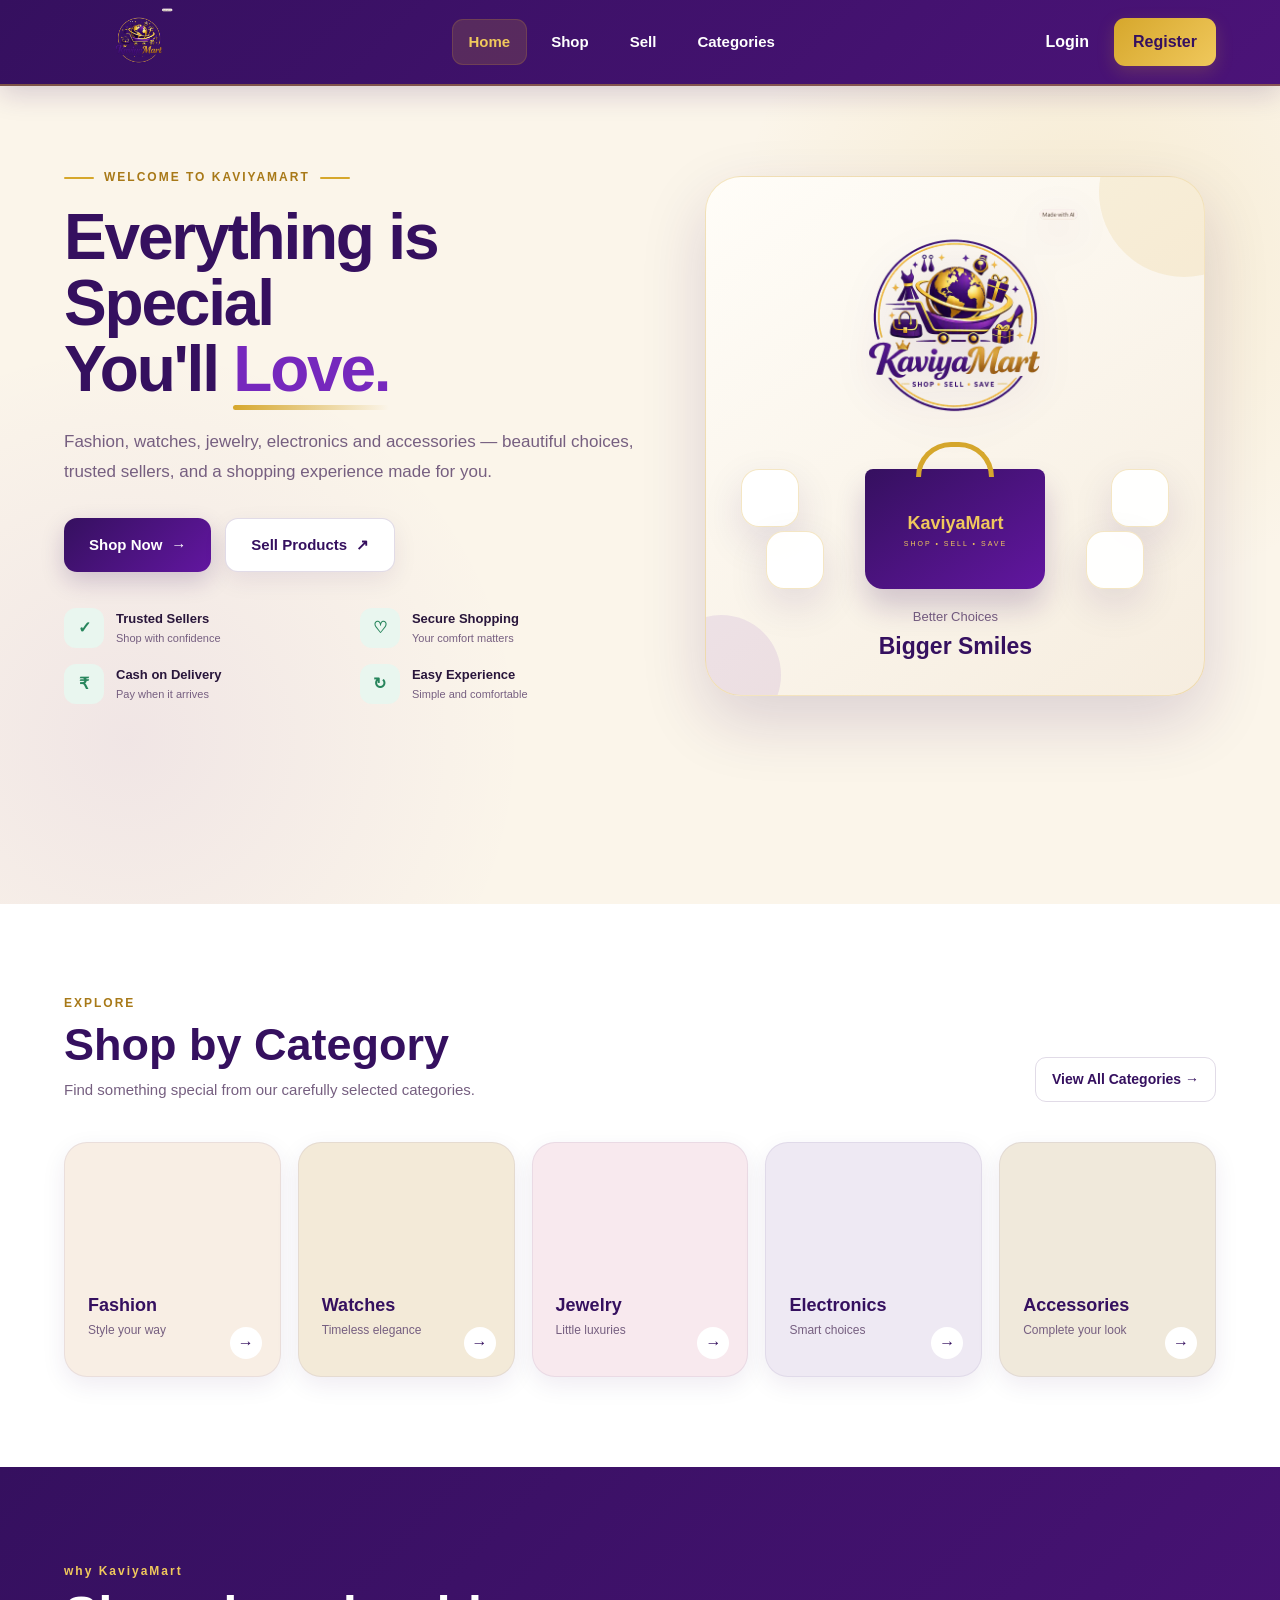
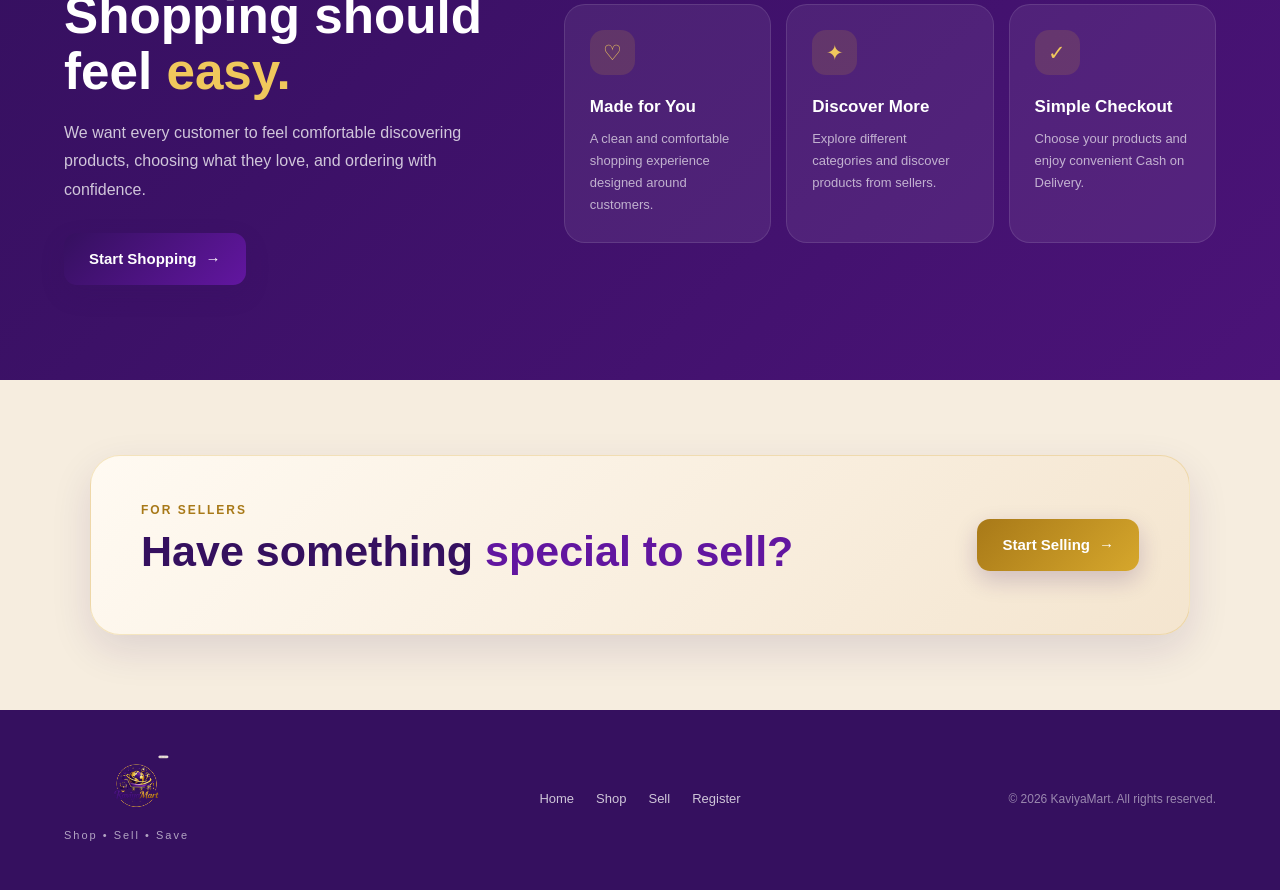
==== commit 9fb76d47: "Prepare KaviyaMart for deployment" ====
--- a/frontend/index.html
+++ b/frontend/index.html
@@ -67,11 +67,11 @@
         </nav>
 
 
-        <div class="header-actions">
+       <div  class="header-actions">
 
             <a
                 href="login.html"
-                class="header-login"
+              class="header-login" 
             >
                 Login
             </a>
@@ -106,9 +106,9 @@
                         <span></span>
                     </div>
 
-
+                               
                     <h1>
-                        Discover Something
+                        Everything is Special
                         <br>
                         You'll
                         <span>Love.</span>
@@ -521,7 +521,7 @@
                 <div class="why-content">
 
                     <div class="section-eyebrow">
-                        WHY KAVIYAMART
+                        why KaviyaMart
                     </div>
 
                     <h2>
@@ -628,10 +628,7 @@
                         <span>special to sell?</span>
                     </h2>
 
-                    <p>
-                        Join KaviyaMart and bring your products
-                        to customers looking for something they love.
-                    </p>
+                    
 
                 </div>
 
